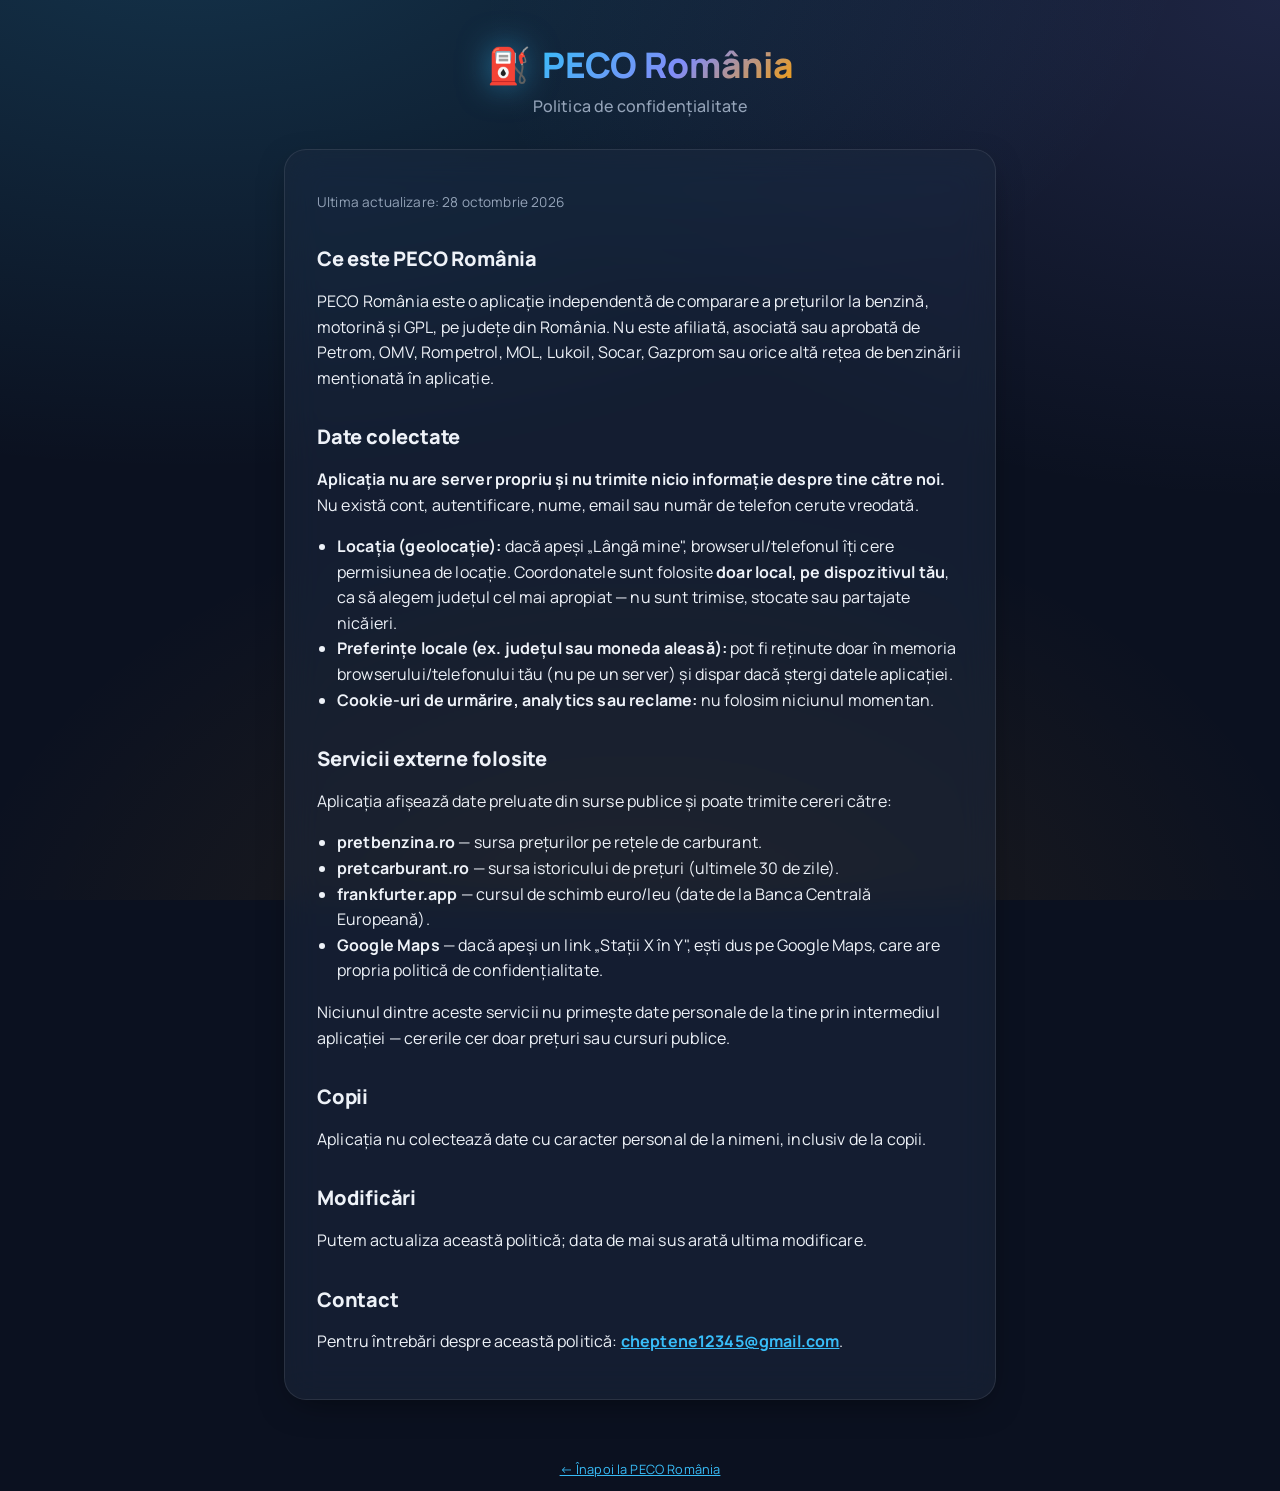
==== site/privacy.html @ d6dbd940 "Initial: site PECO Romania, scraper preturi, harta, workflow actualizare orara" ====
<!DOCTYPE html>
<html lang="ro">
<head>
<meta charset="UTF-8">
<meta name="viewport" content="width=device-width, initial-scale=1">
<title>Politica de confidențialitate — PECO România</title>
<link rel="preconnect" href="https://fonts.googleapis.com">
<link rel="preconnect" href="https://fonts.gstatic.com" crossorigin>
<link href="https://fonts.googleapis.com/css2?family=Manrope:wght@500;600;700;800&display=swap" rel="stylesheet">
<link rel="stylesheet" href="style.css">
<style>
    .doc { max-width: 760px; margin: 0 auto; padding: 24px; }
    .doc .glass { padding: 28px 32px; }
    .doc h2 { margin-top: 32px; }
    .doc h2:first-child { margin-top: 0; }
    .doc p, .doc li { color: var(--text); line-height: 1.6; }
    .doc ul { padding-left: 20px; }
    .doc a { color: var(--accent); }
    .doc .note { color: var(--muted); font-size: 0.85em; }
</style>
</head>
<body>
<header>
    <h1><span class="fuel-icon">⛽</span><span class="brand-text">PECO România</span></h1>
    <p class="subtitle">Politica de confidențialitate</p>
</header>

<main class="doc">
    <div class="glass">
        <p class="note">Ultima actualizare: 28 octombrie 2026</p>

        <h2>Ce este PECO România</h2>
        <p>PECO România este o aplicație independentă de comparare a prețurilor la benzină, motorină și GPL, pe județe din România. Nu este afiliată, asociată sau aprobată de Petrom, OMV, Rompetrol, MOL, Lukoil, Socar, Gazprom sau orice altă rețea de benzinării menționată în aplicație.</p>

        <h2>Date colectate</h2>
        <p><strong>Aplicația nu are server propriu și nu trimite nicio informație despre tine către noi.</strong> Nu există cont, autentificare, nume, email sau număr de telefon cerute vreodată.</p>
        <ul>
            <li><strong>Locația (geolocație):</strong> dacă apeși „Lângă mine", browserul/telefonul îți cere permisiunea de locație. Coordonatele sunt folosite <strong>doar local, pe dispozitivul tău</strong>, ca să alegem județul cel mai apropiat — nu sunt trimise, stocate sau partajate nicăieri.</li>
            <li><strong>Preferințe locale (ex. județul sau moneda aleasă):</strong> pot fi reținute doar în memoria browserului/telefonului tău (nu pe un server) și dispar dacă ștergi datele aplicației.</li>
            <li><strong>Cookie-uri de urmărire, analytics sau reclame:</strong> nu folosim niciunul momentan.</li>
        </ul>

        <h2>Servicii externe folosite</h2>
        <p>Aplicația afișează date preluate din surse publice și poate trimite cereri către:</p>
        <ul>
            <li><strong>pretbenzina.ro</strong> — sursa prețurilor pe rețele de carburant.</li>
            <li><strong>pretcarburant.ro</strong> — sursa istoricului de prețuri (ultimele 30 de zile).</li>
            <li><strong>frankfurter.app</strong> — cursul de schimb euro/leu (date de la Banca Centrală Europeană).</li>
            <li><strong>Google Maps</strong> — dacă apeși un link „Stații X în Y", ești dus pe Google Maps, care are propria politică de confidențialitate.</li>
        </ul>
        <p>Niciunul dintre aceste servicii nu primește date personale de la tine prin intermediul aplicației — cererile cer doar prețuri sau cursuri publice.</p>

        <h2>Copii</h2>
        <p>Aplicația nu colectează date cu caracter personal de la nimeni, inclusiv de la copii.</p>

        <h2>Modificări</h2>
        <p>Putem actualiza această politică; data de mai sus arată ultima modificare.</p>

        <h2>Contact</h2>
        <p>Pentru întrebări despre această politică: <strong><a href="mailto:cheptene12345@gmail.com">cheptene12345@gmail.com</a></strong>.</p>
    </div>
</main>

<footer>
    <p><a href="index.html">&larr; Înapoi la PECO România</a></p>
</footer>
</body>
</html>
---- site/style.css ----
:root {
    --bg: #0b1120;
    --card: #1e293b;
    --glass: rgba(30, 41, 59, 0.55);
    --glass-strong: rgba(30, 41, 59, 0.75);
    --glass-border: rgba(255, 255, 255, 0.09);
    --text: #eef2f8;
    --muted: #94a3b8;
    --accent: #38bdf8;
    --accent2: #818cf8;
    --gpl: #f59e0b;
    --radius-lg: 22px;
    --radius-md: 16px;
    --radius-sm: 10px;
    --shadow-soft: 0 10px 34px -12px rgba(0, 0, 0, 0.55);
}

* { box-sizing: border-box; }

body {
    margin: 0;
    font-family: 'Manrope', system-ui, Segoe UI, Arial, sans-serif;
    letter-spacing: 0.01em;
    background:
        radial-gradient(ellipse 1000px 560px at 15% -10%, rgba(56, 189, 248, 0.20), transparent),
        radial-gradient(ellipse 800px 500px at 100% 0%, rgba(129, 140, 248, 0.16), transparent),
        radial-gradient(ellipse 700px 500px at 50% 110%, rgba(245, 158, 11, 0.10), transparent),
        var(--bg);
    background-attachment: fixed;
    color: var(--text);
    min-height: 100vh;
}

/* ---------- Header ---------- */

header {
    padding: 40px 16px 8px;
    text-align: center;
}

h1 {
    margin: 0 0 6px;
    font-size: 2.2em;
    font-weight: 800;
    letter-spacing: -0.01em;
    display: flex;
    align-items: center;
    justify-content: center;
    gap: 12px;
}

h1 .fuel-icon { filter: drop-shadow(0 0 16px rgba(56, 189, 248, 0.55)); }

h1 .brand-text {
    background: linear-gradient(135deg, #38bdf8, #818cf8 55%, #f59e0b);
    -webkit-background-clip: text;
    background-clip: text;
    color: transparent;
}

.subtitle { color: var(--muted); margin: 0; font-weight: 500; }
.updated { color: var(--muted); font-size: 0.85em; margin-top: 6px; }

/* ---------- Glass surface base ---------- */

.glass {
    background: var(--glass);
    backdrop-filter: blur(18px) saturate(140%);
    -webkit-backdrop-filter: blur(18px) saturate(140%);
    border: 1px solid var(--glass-border);
    border-radius: var(--radius-lg);
    box-shadow: var(--shadow-soft);
}

/* ---------- Currency toggle ---------- */

.currency-wrap { margin: 20px auto; text-align: center; }

.currency-btn {
    padding: 15px 38px;
    border-radius: 16px;
    border: 1px solid var(--glass-border);
    background: linear-gradient(135deg, rgba(56, 189, 248, 0.22), rgba(129, 140, 248, 0.18));
    backdrop-filter: blur(12px);
    color: var(--text);
    font-family: inherit;
    font-size: 1.3em;
    font-weight: 700;
    cursor: pointer;
    box-shadow: 0 10px 28px -10px rgba(56, 189, 248, 0.45);
    transition: transform 0.15s ease, box-shadow 0.15s ease;
}

.currency-btn .divider { color: var(--muted); margin: 0 6px; }
.currency-btn:hover { transform: translateY(-2px); box-shadow: 0 14px 32px -8px rgba(56, 189, 248, 0.55); }
.currency-btn.eur {
    background: linear-gradient(135deg, rgba(245, 158, 11, 0.25), rgba(245, 158, 11, 0.1));
    color: var(--gpl);
    box-shadow: 0 10px 28px -10px rgba(245, 158, 11, 0.5);
}

.curs-info { color: var(--muted); font-size: 0.85em; margin: 10px 0 0; }

main { max-width: 1400px; margin: 0 auto; padding: 16px; }

/* ---------- Tabs ---------- */

#tabs {
    display: flex;
    justify-content: center;
    gap: 8px;
    margin-bottom: 22px;
    padding: 6px;
    max-width: 340px;
    margin-left: auto;
    margin-right: auto;
    background: var(--glass);
    backdrop-filter: blur(14px);
    border: 1px solid var(--glass-border);
    border-radius: 18px;
}

.tab-btn {
    flex: 1;
    padding: 10px 18px;
    border-radius: 12px;
    border: none;
    background: transparent;
    color: var(--muted);
    font-family: inherit;
    font-size: 0.95em;
    font-weight: 700;
    cursor: pointer;
    transition: background 0.15s ease, color 0.15s ease;
}

.tab-btn.active {
    color: #04131e;
    background: linear-gradient(135deg, var(--accent), var(--accent2));
    box-shadow: 0 8px 20px -8px rgba(56, 189, 248, 0.6);
}

#stats-chart-wrap {
    position: relative;
    max-width: 1100px;
    margin: 0 auto;
    padding: 20px;
    background: var(--glass);
    backdrop-filter: blur(18px) saturate(140%);
    -webkit-backdrop-filter: blur(18px) saturate(140%);
    border: 1px solid var(--glass-border);
    border-radius: var(--radius-lg);
    box-shadow: var(--shadow-soft);
}

#stats-chart-scroll {
    overflow-x: auto;
    overflow-y: hidden;
    touch-action: pan-x pinch-zoom;
    -webkit-overflow-scrolling: touch;
}

#stats-chart-scroll svg { display: block; min-width: 700px; }

.chart-tooltip {
    position: absolute;
    transform: translate(-50%, -115%);
    background: var(--glass-strong);
    backdrop-filter: blur(14px);
    border: 1px solid var(--glass-border);
    border-radius: var(--radius-sm);
    padding: 8px 12px;
    font-size: 0.85em;
    font-weight: 700;
    white-space: nowrap;
    box-shadow: var(--shadow-soft);
    pointer-events: none;
    z-index: 10;
}

.stats-legend { display: flex; flex-wrap: wrap; justify-content: center; gap: 18px; margin-top: 16px; }
.stats-legend .item { display: flex; align-items: center; gap: 7px; font-size: 0.92em; font-weight: 600; }
.stats-legend .swatch { width: 12px; height: 12px; border-radius: 4px; display: inline-block; }
.stats-legend .muted { color: var(--muted); font-weight: 500; }

.chart-axis { fill: var(--muted); font-size: 11px; font-family: 'Manrope', Arial, sans-serif; }
.chart-zero { stroke: rgba(255,255,255,0.18); stroke-width: 1; stroke-dasharray: 4 4; }
.chart-grid { stroke: rgba(255,255,255,0.06); stroke-width: 1; }
.chart-dot { cursor: pointer; transition: r 0.1s ease; }
.chart-dot:hover { r: 5; }

/* ---------- Search ---------- */

#search-wrap {
    position: relative;
    max-width: 560px;
    margin: 0 auto 16px;
    display: flex;
    gap: 10px;
}

#search {
    flex: 1;
    min-width: 0;
    padding: 13px 18px;
    border-radius: 14px;
    border: 1px solid var(--glass-border);
    background: var(--glass);
    backdrop-filter: blur(12px);
    color: var(--text);
    font-family: inherit;
    font-size: 1em;
    outline: none;
    transition: border-color 0.15s ease, box-shadow 0.15s ease;
}

#search::placeholder { color: var(--muted); }
#search:focus { border-color: var(--accent); box-shadow: 0 0 0 4px rgba(56,189,248,0.2); }

#near-me-btn {
    flex-shrink: 0;
    padding: 0 20px;
    border-radius: 14px;
    border: 1px solid var(--glass-border);
    background: var(--glass);
    backdrop-filter: blur(12px);
    color: var(--text);
    font-family: inherit;
    font-size: 0.95em;
    font-weight: 600;
    cursor: pointer;
    white-space: nowrap;
    transition: border-color 0.15s ease, color 0.15s ease, transform 0.15s ease;
}

#near-me-btn:hover { border-color: var(--accent); color: var(--accent); transform: translateY(-1px); }
#near-me-btn:disabled { opacity: 0.6; cursor: default; transform: none; }

@media (max-width: 480px) {
    #search-wrap { flex-direction: column; }
}

#search-results {
    display: none;
    position: absolute;
    top: calc(100% + 8px);
    left: 0;
    right: 0;
    max-height: 240px;
    overflow-y: auto;
    background: var(--glass-strong);
    backdrop-filter: blur(16px);
    border: 1px solid var(--glass-border);
    border-radius: var(--radius-md);
    z-index: 5;
    box-shadow: var(--shadow-soft);
}

#search-results.open { display: block; }

#search-results button {
    display: block;
    width: 100%;
    text-align: left;
    padding: 11px 18px;
    background: none;
    border: none;
    color: var(--text);
    font-family: inherit;
    font-size: 0.95em;
    cursor: pointer;
}

#search-results button:hover { background: rgba(56,189,248,0.15); }

.judet-region.dimmed {
    opacity: 0.2;
    filter: grayscale(0.8);
}

/* ---------- Map ---------- */

#map-wrap {
    max-width: 1200px;
    margin: 0 auto 16px;
    padding: 12px;
    background: var(--glass);
    backdrop-filter: blur(18px) saturate(140%);
    -webkit-backdrop-filter: blur(18px) saturate(140%);
    border: 1px solid var(--glass-border);
    border-radius: var(--radius-lg);
    box-shadow: var(--shadow-soft);
}

#map-wrap svg { width: 100%; height: auto; display: block; }

.judet-region {
    cursor: pointer;
    transform-box: fill-box;
    transform-origin: center;
    transition: transform 0.18s ease, filter 0.18s ease, opacity 0.18s ease;
    outline: none;
}

.judet-shape {
    stroke: #0b1120;
    stroke-width: 1.5;
    fill-opacity: 0.78;
    transition: fill-opacity 0.18s ease, stroke 0.18s ease;
}

.judet-label {
    fill: #f1f5f9;
    font-weight: 800;
    font-family: 'Manrope', Arial, sans-serif;
    text-anchor: middle;
    dominant-baseline: middle;
    pointer-events: none;
    paint-order: stroke;
    stroke: rgba(0, 0, 0, 0.55);
    stroke-width: 2.5px;
    stroke-linejoin: round;
}

.judet-region:hover,
.judet-region:focus-visible {
    transform: translateY(-6px) scale(1.05);
    filter: drop-shadow(0 10px 14px rgba(0, 0, 0, 0.55)) brightness(1.15);
    outline: none;
}

.judet-region:hover .judet-shape,
.judet-region:focus-visible .judet-shape {
    fill-opacity: 1;
    stroke: var(--accent);
}

.judet-region.selected {
    transform: translateY(-10px) scale(1.08);
    filter: drop-shadow(0 14px 18px rgba(0, 0, 0, 0.65)) brightness(1.25);
}

.judet-region.selected .judet-shape {
    fill-opacity: 1;
    stroke: var(--gpl);
    stroke-width: 3px;
}

#judet-title { margin-top: 8px; font-weight: 800; letter-spacing: -0.01em; }

/* ---------- Calculators ---------- */

.calc {
    padding: 18px 20px;
    margin: 14px 0;
    background: var(--glass);
    backdrop-filter: blur(16px);
    border: 1px solid var(--glass-border);
    border-radius: var(--radius-md);
    box-shadow: var(--shadow-soft);
}

.calc label {
    display: flex;
    align-items: center;
    gap: 8px;
    flex-wrap: wrap;
    font-size: 0.95em;
    color: var(--muted);
    font-weight: 500;
}

.calc input[type="number"] {
    width: 120px;
    padding: 10px 12px;
    border-radius: var(--radius-sm);
    border: 1px solid var(--glass-border);
    background: rgba(11, 17, 32, 0.6);
    color: var(--text);
    font-family: inherit;
    font-size: 1.15em;
    font-weight: 700;
    text-align: center;
}

.calc input[type="number"]:focus {
    outline: none;
    border-color: var(--accent);
    box-shadow: 0 0 0 4px rgba(56,189,248,0.2);
}

.calc-results { margin-top: 12px; display: flex; flex-wrap: wrap; gap: 10px; }

.calc-row {
    display: flex;
    justify-content: space-between;
    gap: 10px;
    background: rgba(255,255,255,0.04);
    border: 1px solid var(--glass-border);
    border-radius: var(--radius-sm);
    padding: 9px 14px;
    flex: 1;
    min-width: 180px;
}

.calc-total { color: var(--accent); font-weight: 700; }

.calc-title { margin: 0 0 8px; font-weight: 700; }

.calc-row.gpl-save {
    background: rgba(245, 158, 11, 0.15);
    border: 1px solid rgba(245, 158, 11, 0.4);
}

.calc-row.gpl-save .calc-total { color: var(--gpl); font-size: 1.1em; }

h2 { font-size: 1.25em; font-weight: 800; margin-top: 28px; letter-spacing: -0.01em; }
.legend { color: var(--muted); font-size: 0.9em; }

/* ---------- Cards ---------- */

.cards {
    display: grid;
    grid-template-columns: repeat(auto-fill, minmax(230px, 1fr));
    gap: 14px;
}

.card {
    --brand-color: var(--accent);
    background: var(--glass);
    backdrop-filter: blur(16px);
    border-radius: var(--radius-md);
    padding: 16px;
    border: 1px solid var(--glass-border);
    border-top: 3px solid var(--brand-color);
    box-shadow: var(--shadow-soft);
    transition: transform 0.15s ease, box-shadow 0.15s ease;
}

.card:hover {
    transform: translateY(-4px);
    box-shadow: 0 16px 34px -12px var(--brand-color);
}

.card-head {
    display: flex;
    justify-content: space-between;
    align-items: center;
    margin-bottom: 10px;
}

.brand-name { font-weight: 800; color: var(--brand-color); letter-spacing: 0.02em; }

.badge {
    font-size: 0.7em;
    padding: 3px 10px;
    border-radius: 999px;
    background: rgba(255,255,255,0.08);
    color: var(--muted);
    font-weight: 700;
}

.badge.gpl {
    background: var(--gpl);
    color: #1e1300;
}

.fuel-row {
    display: flex;
    justify-content: space-between;
    font-size: 0.92em;
    padding: 4px 0;
    color: var(--muted);
    font-weight: 500;
}

.fuel-row span.price { color: var(--text); font-weight: 700; }
.fuel-row.gpl span.price { color: var(--gpl); }

/* ---------- Cheapest boxes ---------- */

.cheapest {
    display: grid;
    grid-template-columns: repeat(auto-fit, minmax(240px, 1fr));
    gap: 14px;
    margin-bottom: 10px;
}

.cheapest-box {
    background: linear-gradient(135deg, rgba(14, 165, 233, 0.9), rgba(79, 70, 229, 0.85));
    border: 1px solid rgba(255,255,255,0.15);
    border-radius: var(--radius-md);
    padding: 18px 20px;
    box-shadow: 0 14px 30px -10px rgba(14, 165, 233, 0.5);
}

.cheapest-box h3 { margin: 0 0 6px; font-size: 0.95em; font-weight: 600; opacity: 0.92; }
.cheapest-box .price { font-size: 1.9em; font-weight: 800; letter-spacing: -0.01em; }
.cheapest-box .station { font-weight: 700; margin-top: 4px; }
.cheapest-box .addr { color: rgba(255,255,255,0.82); font-size: 0.85em; }

.card-foot {
    display: flex;
    align-items: center;
    gap: 8px;
    margin-top: 12px;
    padding-top: 12px;
    border-top: 1px solid var(--glass-border);
}

.addr-link {
    flex: 1;
    color: var(--accent);
    text-decoration: none;
    font-size: 0.82em;
    font-weight: 600;
    overflow: hidden;
    text-overflow: ellipsis;
    white-space: nowrap;
}

.addr-link:hover { text-decoration: underline; }

.copy-btn {
    background: rgba(255,255,255,0.08);
    border: 1px solid var(--glass-border);
    border-radius: var(--radius-sm);
    padding: 5px 9px;
    cursor: pointer;
    font-size: 0.9em;
}

footer { color: var(--muted); font-size: 0.8em; text-align: center; margin-top: 36px; }
footer a { color: var(--accent); }
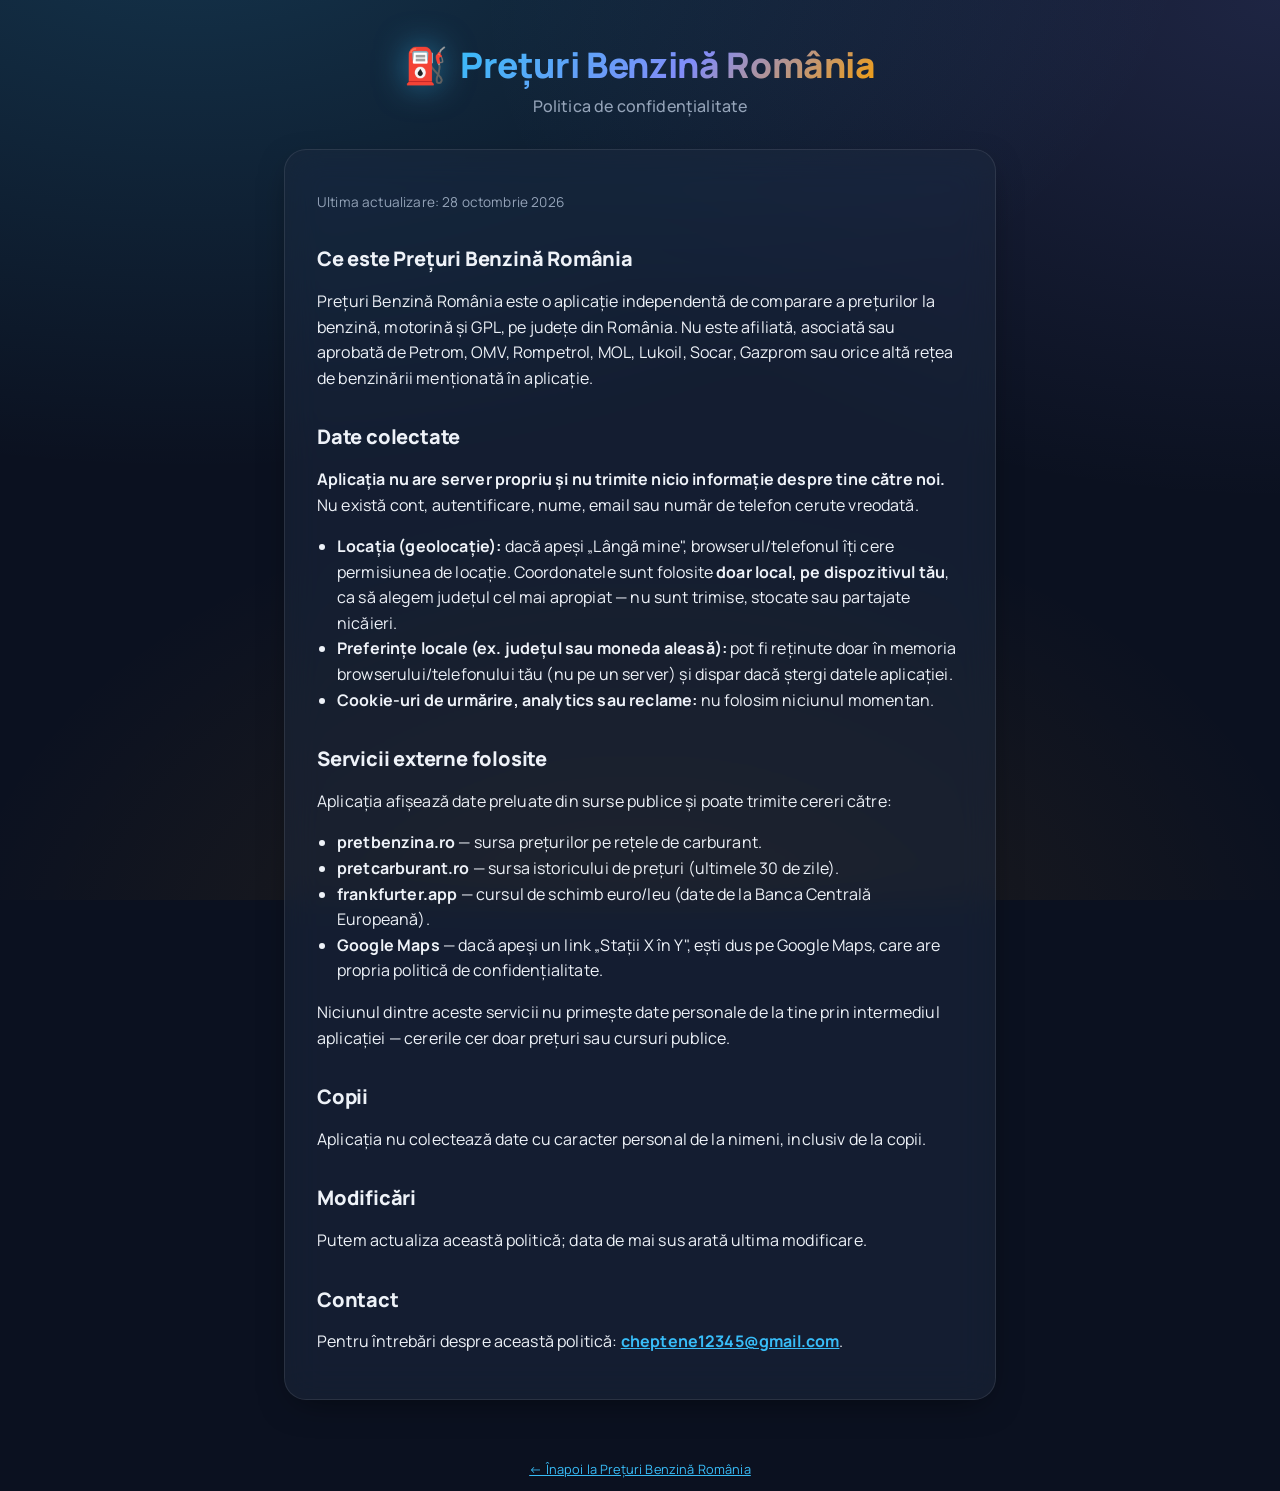
==== commit b75c49f2: "Redenumeste aplicatia: Preturi Benzina Romania (evita confuzia cu brandul peco-online.ro)" ====
--- a/site/privacy.html
+++ b/site/privacy.html
@@ -3,7 +3,7 @@
 <head>
 <meta charset="UTF-8">
 <meta name="viewport" content="width=device-width, initial-scale=1">
-<title>Politica de confidențialitate — PECO România</title>
+<title>Politica de confidențialitate — Prețuri Benzină România</title>
 <link rel="preconnect" href="https://fonts.googleapis.com">
 <link rel="preconnect" href="https://fonts.gstatic.com" crossorigin>
 <link href="https://fonts.googleapis.com/css2?family=Manrope:wght@500;600;700;800&display=swap" rel="stylesheet">
@@ -21,7 +21,7 @@
 </head>
 <body>
 <header>
-    <h1><span class="fuel-icon">⛽</span><span class="brand-text">PECO România</span></h1>
+    <h1><span class="fuel-icon">⛽</span><span class="brand-text">Prețuri Benzină România</span></h1>
     <p class="subtitle">Politica de confidențialitate</p>
 </header>
 
@@ -29,8 +29,8 @@
     <div class="glass">
         <p class="note">Ultima actualizare: 28 octombrie 2026</p>
 
-        <h2>Ce este PECO România</h2>
-        <p>PECO România este o aplicație independentă de comparare a prețurilor la benzină, motorină și GPL, pe județe din România. Nu este afiliată, asociată sau aprobată de Petrom, OMV, Rompetrol, MOL, Lukoil, Socar, Gazprom sau orice altă rețea de benzinării menționată în aplicație.</p>
+        <h2>Ce este Prețuri Benzină România</h2>
+        <p>Prețuri Benzină România este o aplicație independentă de comparare a prețurilor la benzină, motorină și GPL, pe județe din România. Nu este afiliată, asociată sau aprobată de Petrom, OMV, Rompetrol, MOL, Lukoil, Socar, Gazprom sau orice altă rețea de benzinării menționată în aplicație.</p>
 
         <h2>Date colectate</h2>
         <p><strong>Aplicația nu are server propriu și nu trimite nicio informație despre tine către noi.</strong> Nu există cont, autentificare, nume, email sau număr de telefon cerute vreodată.</p>
@@ -62,7 +62,7 @@
 </main>
 
 <footer>
-    <p><a href="index.html">&larr; Înapoi la PECO România</a></p>
+    <p><a href="index.html">&larr; Înapoi la Prețuri Benzină România</a></p>
 </footer>
 </body>
 </html>
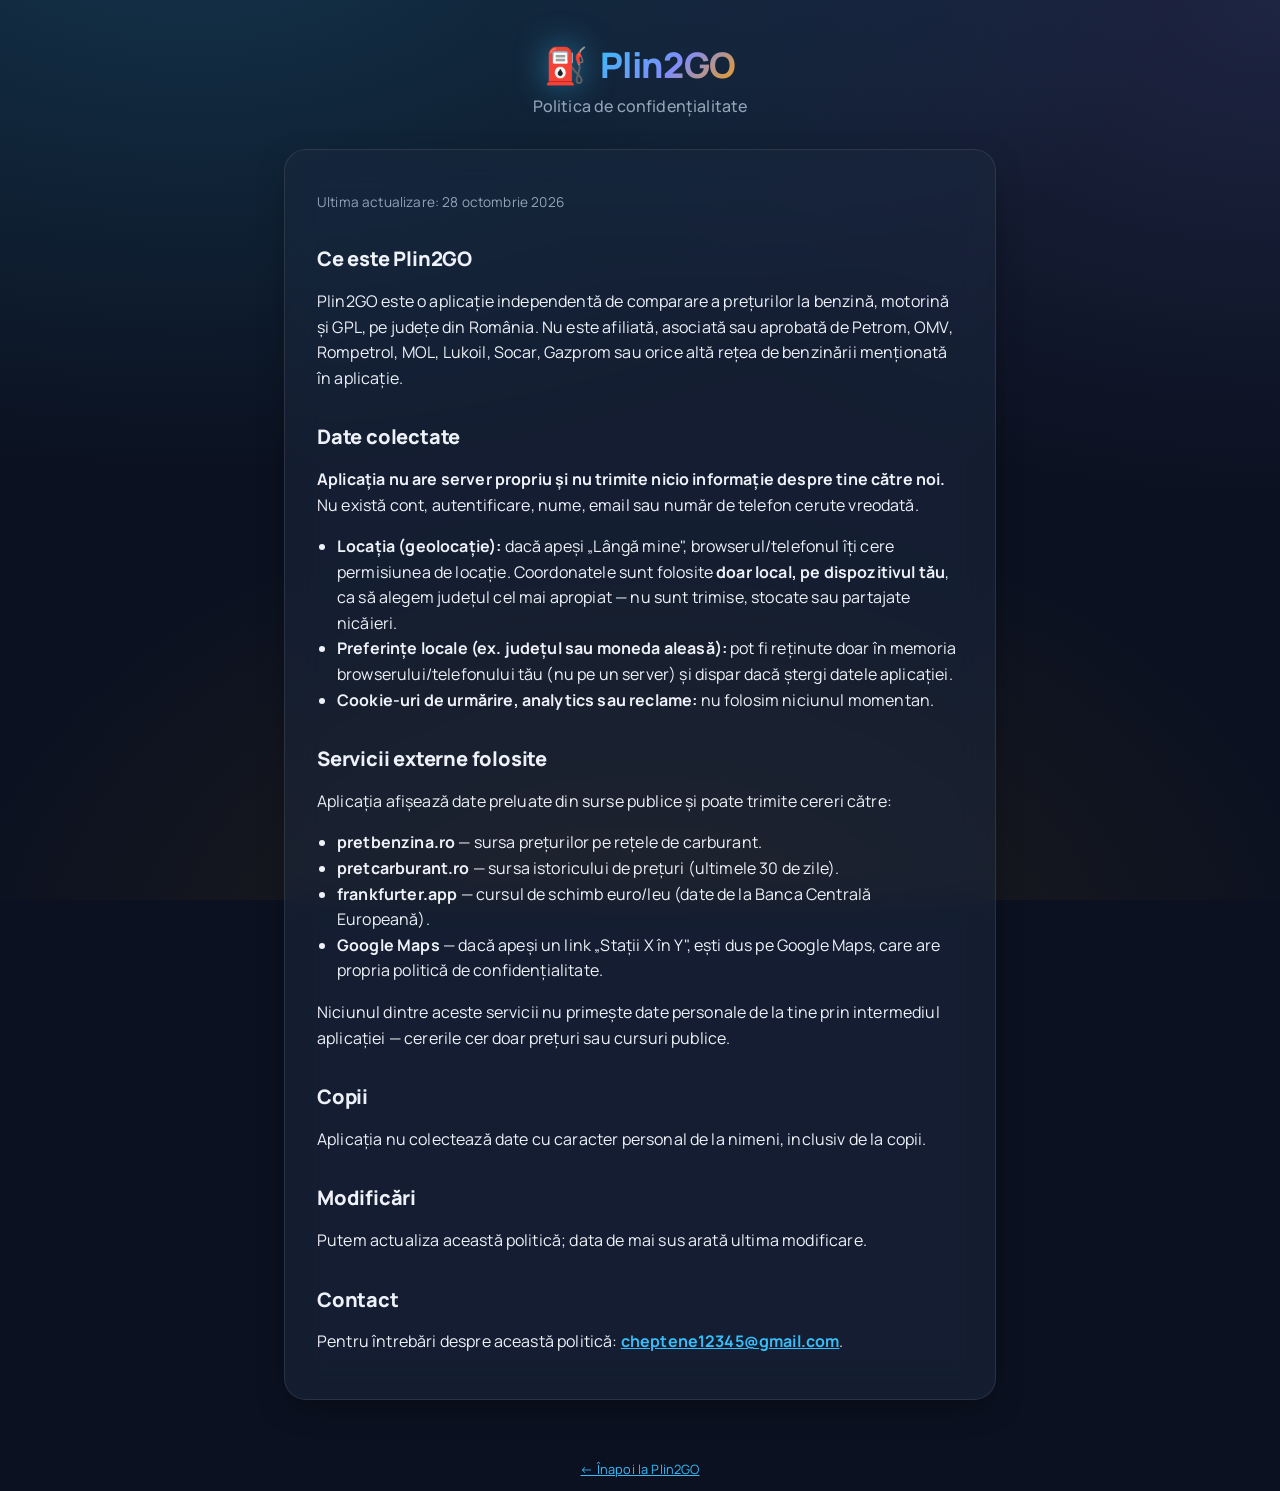
==== commit 1c9b7946: "Redenumeste aplicatia in Plin2GO" ====
--- a/site/privacy.html
+++ b/site/privacy.html
@@ -3,7 +3,7 @@
 <head>
 <meta charset="UTF-8">
 <meta name="viewport" content="width=device-width, initial-scale=1">
-<title>Politica de confidențialitate — Prețuri Benzină România</title>
+<title>Politica de confidențialitate — Plin2GO</title>
 <link rel="preconnect" href="https://fonts.googleapis.com">
 <link rel="preconnect" href="https://fonts.gstatic.com" crossorigin>
 <link href="https://fonts.googleapis.com/css2?family=Manrope:wght@500;600;700;800&display=swap" rel="stylesheet">
@@ -21,7 +21,7 @@
 </head>
 <body>
 <header>
-    <h1><span class="fuel-icon">⛽</span><span class="brand-text">Prețuri Benzină România</span></h1>
+    <h1><span class="fuel-icon">⛽</span><span class="brand-text">Plin2GO</span></h1>
     <p class="subtitle">Politica de confidențialitate</p>
 </header>
 
@@ -29,8 +29,8 @@
     <div class="glass">
         <p class="note">Ultima actualizare: 28 octombrie 2026</p>
 
-        <h2>Ce este Prețuri Benzină România</h2>
-        <p>Prețuri Benzină România este o aplicație independentă de comparare a prețurilor la benzină, motorină și GPL, pe județe din România. Nu este afiliată, asociată sau aprobată de Petrom, OMV, Rompetrol, MOL, Lukoil, Socar, Gazprom sau orice altă rețea de benzinării menționată în aplicație.</p>
+        <h2>Ce este Plin2GO</h2>
+        <p>Plin2GO este o aplicație independentă de comparare a prețurilor la benzină, motorină și GPL, pe județe din România. Nu este afiliată, asociată sau aprobată de Petrom, OMV, Rompetrol, MOL, Lukoil, Socar, Gazprom sau orice altă rețea de benzinării menționată în aplicație.</p>
 
         <h2>Date colectate</h2>
         <p><strong>Aplicația nu are server propriu și nu trimite nicio informație despre tine către noi.</strong> Nu există cont, autentificare, nume, email sau număr de telefon cerute vreodată.</p>
@@ -62,7 +62,7 @@
 </main>
 
 <footer>
-    <p><a href="index.html">&larr; Înapoi la Prețuri Benzină România</a></p>
+    <p><a href="index.html">&larr; Înapoi la Plin2GO</a></p>
 </footer>
 </body>
 </html>
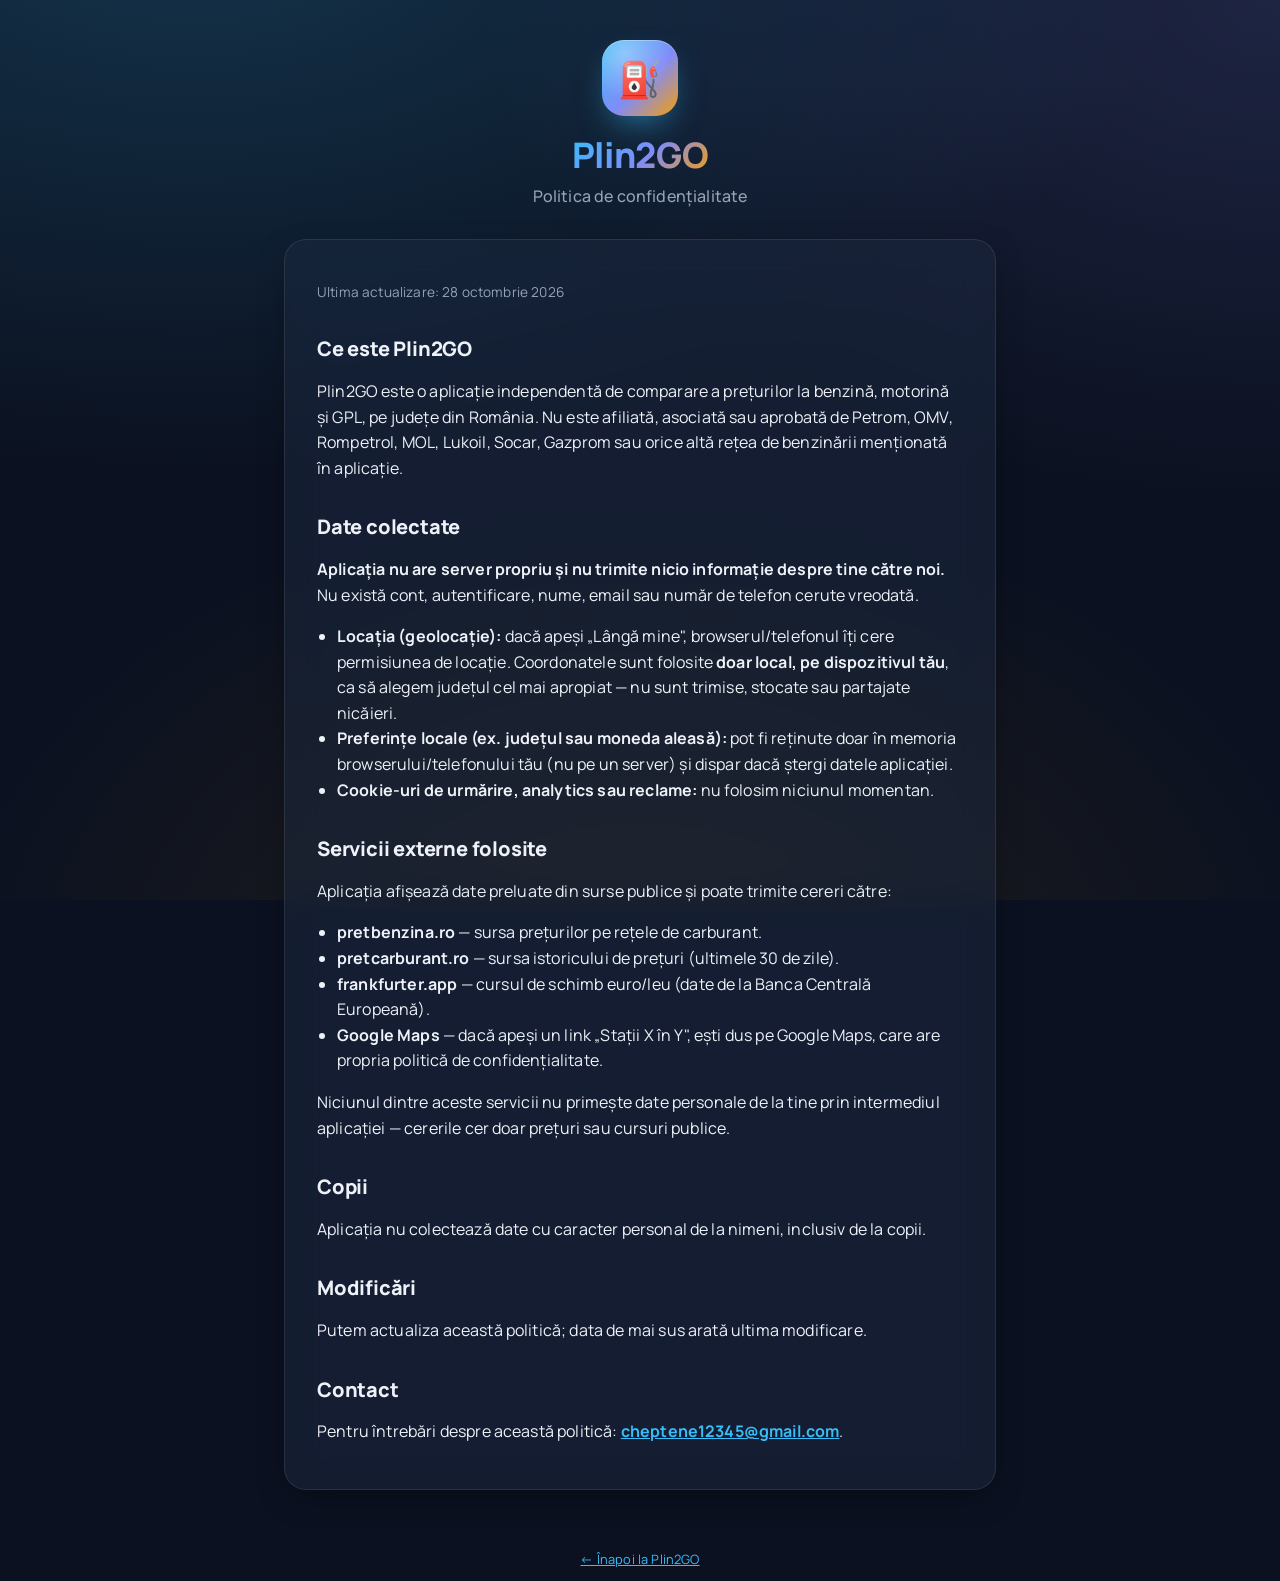
==== commit 983def9d: "Logo mai elaborat: badge cu gradient + sheen pentru icon, tagline in header" ====
--- a/site/privacy.html
+++ b/site/privacy.html
@@ -21,7 +21,8 @@
 </head>
 <body>
 <header>
-    <h1><span class="fuel-icon">⛽</span><span class="brand-text">Plin2GO</span></h1>
+    <div class="logo-badge" aria-hidden="true">⛽</div>
+    <h1><span class="brand-text">Plin2GO</span></h1>
     <p class="subtitle">Politica de confidențialitate</p>
 </header>
 
--- a/site/style.css
+++ b/site/style.css
@@ -38,6 +38,28 @@
     text-align: center;
 }
 
+.logo-badge {
+    width: 76px;
+    height: 76px;
+    margin: 0 auto 14px;
+    display: flex;
+    align-items: center;
+    justify-content: center;
+    font-size: 2.2em;
+    border-radius: 22px;
+    background: linear-gradient(135deg, #38bdf8, #818cf8 55%, #f59e0b);
+    box-shadow: 0 14px 32px -10px rgba(56, 189, 248, 0.55), inset 0 1px 0 rgba(255,255,255,0.3);
+    position: relative;
+    overflow: hidden;
+}
+
+.logo-badge::before {
+    content: '';
+    position: absolute;
+    inset: 0;
+    background: radial-gradient(circle at 30% 18%, rgba(255,255,255,0.35), transparent 55%);
+}
+
 h1 {
     margin: 0 0 6px;
     font-size: 2.2em;
@@ -49,13 +71,20 @@
     gap: 12px;
 }
 
-h1 .fuel-icon { filter: drop-shadow(0 0 16px rgba(56, 189, 248, 0.55)); }
-
 h1 .brand-text {
     background: linear-gradient(135deg, #38bdf8, #818cf8 55%, #f59e0b);
     -webkit-background-clip: text;
     background-clip: text;
     color: transparent;
+}
+
+.tagline {
+    margin: 0 0 10px;
+    font-size: 0.78em;
+    font-weight: 700;
+    letter-spacing: 0.18em;
+    text-transform: uppercase;
+    color: var(--muted);
 }
 
 .subtitle { color: var(--muted); margin: 0; font-weight: 500; }
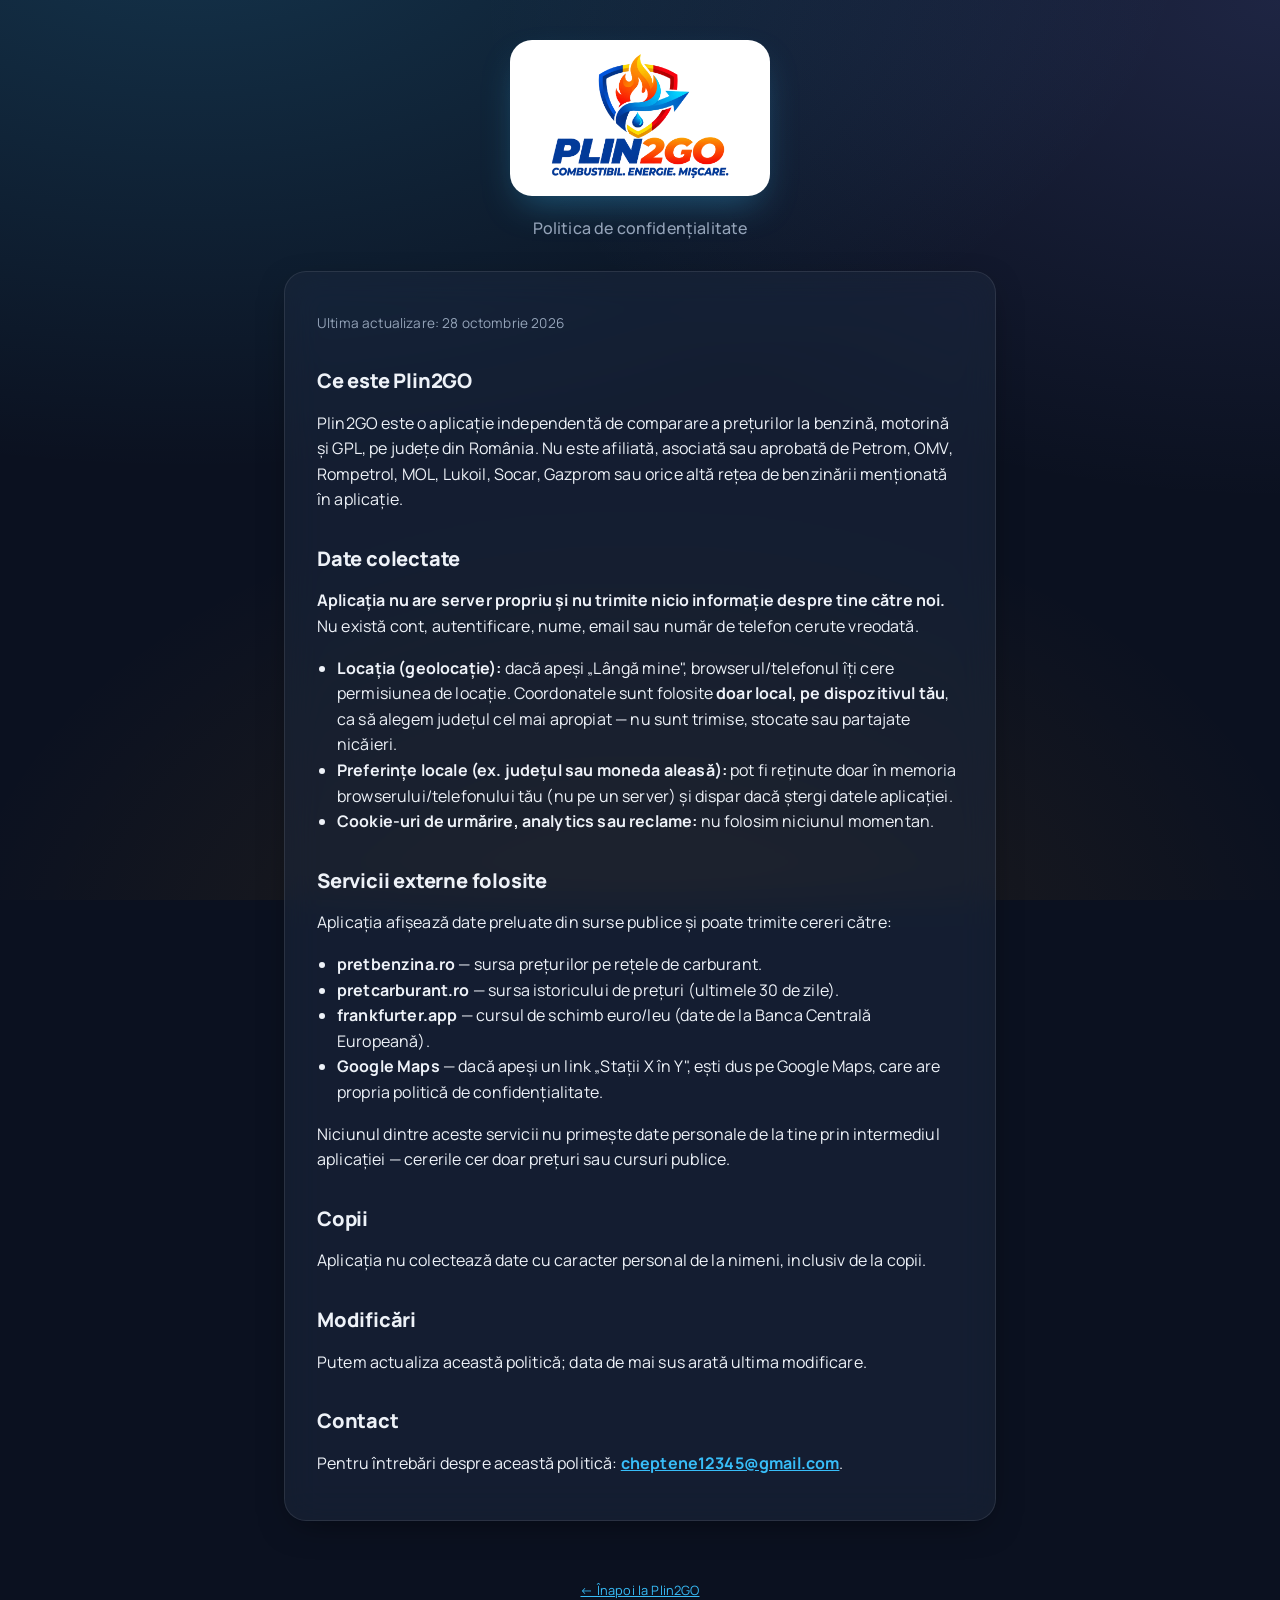
==== commit 76408b99: "Integreaza logo-ul real al utilizatorului in header (index si privacy)" ====
--- a/site/privacy.html
+++ b/site/privacy.html
@@ -21,8 +21,10 @@
 </head>
 <body>
 <header>
-    <div class="logo-badge" aria-hidden="true">⛽</div>
-    <h1><span class="brand-text">Plin2GO</span></h1>
+    <div class="logo-card">
+        <img src="assets/logo.webp" alt="Plin2GO — Combustibil. Energie. Mișcare." class="logo-img">
+    </div>
+    <h1 class="sr-only">Plin2GO</h1>
     <p class="subtitle">Politica de confidențialitate</p>
 </header>
 
--- a/site/style.css
+++ b/site/style.css
@@ -38,53 +38,30 @@
     text-align: center;
 }
 
-.logo-badge {
-    width: 76px;
-    height: 76px;
-    margin: 0 auto 14px;
-    display: flex;
-    align-items: center;
-    justify-content: center;
-    font-size: 2.2em;
-    border-radius: 22px;
-    background: linear-gradient(135deg, #38bdf8, #818cf8 55%, #f59e0b);
-    box-shadow: 0 14px 32px -10px rgba(56, 189, 248, 0.55), inset 0 1px 0 rgba(255,255,255,0.3);
-    position: relative;
+.sr-only {
+    position: absolute;
+    width: 1px; height: 1px;
+    padding: 0; margin: -1px;
     overflow: hidden;
-}
-
-.logo-badge::before {
-    content: '';
-    position: absolute;
-    inset: 0;
-    background: radial-gradient(circle at 30% 18%, rgba(255,255,255,0.35), transparent 55%);
-}
-
-h1 {
-    margin: 0 0 6px;
-    font-size: 2.2em;
-    font-weight: 800;
-    letter-spacing: -0.01em;
-    display: flex;
-    align-items: center;
-    justify-content: center;
-    gap: 12px;
-}
-
-h1 .brand-text {
-    background: linear-gradient(135deg, #38bdf8, #818cf8 55%, #f59e0b);
-    -webkit-background-clip: text;
-    background-clip: text;
-    color: transparent;
-}
-
-.tagline {
-    margin: 0 0 10px;
-    font-size: 0.78em;
-    font-weight: 700;
-    letter-spacing: 0.18em;
-    text-transform: uppercase;
-    color: var(--muted);
+    clip: rect(0, 0, 0, 0);
+    white-space: nowrap;
+    border: 0;
+}
+
+.logo-card {
+    display: inline-block;
+    padding: 14px 20px;
+    margin: 0 auto 16px;
+    background: #ffffff;
+    border-radius: var(--radius-lg);
+    box-shadow: 0 16px 36px -10px rgba(56, 189, 248, 0.35);
+}
+
+.logo-img {
+    display: block;
+    width: 220px;
+    max-width: 60vw;
+    height: auto;
 }
 
 .subtitle { color: var(--muted); margin: 0; font-weight: 500; }
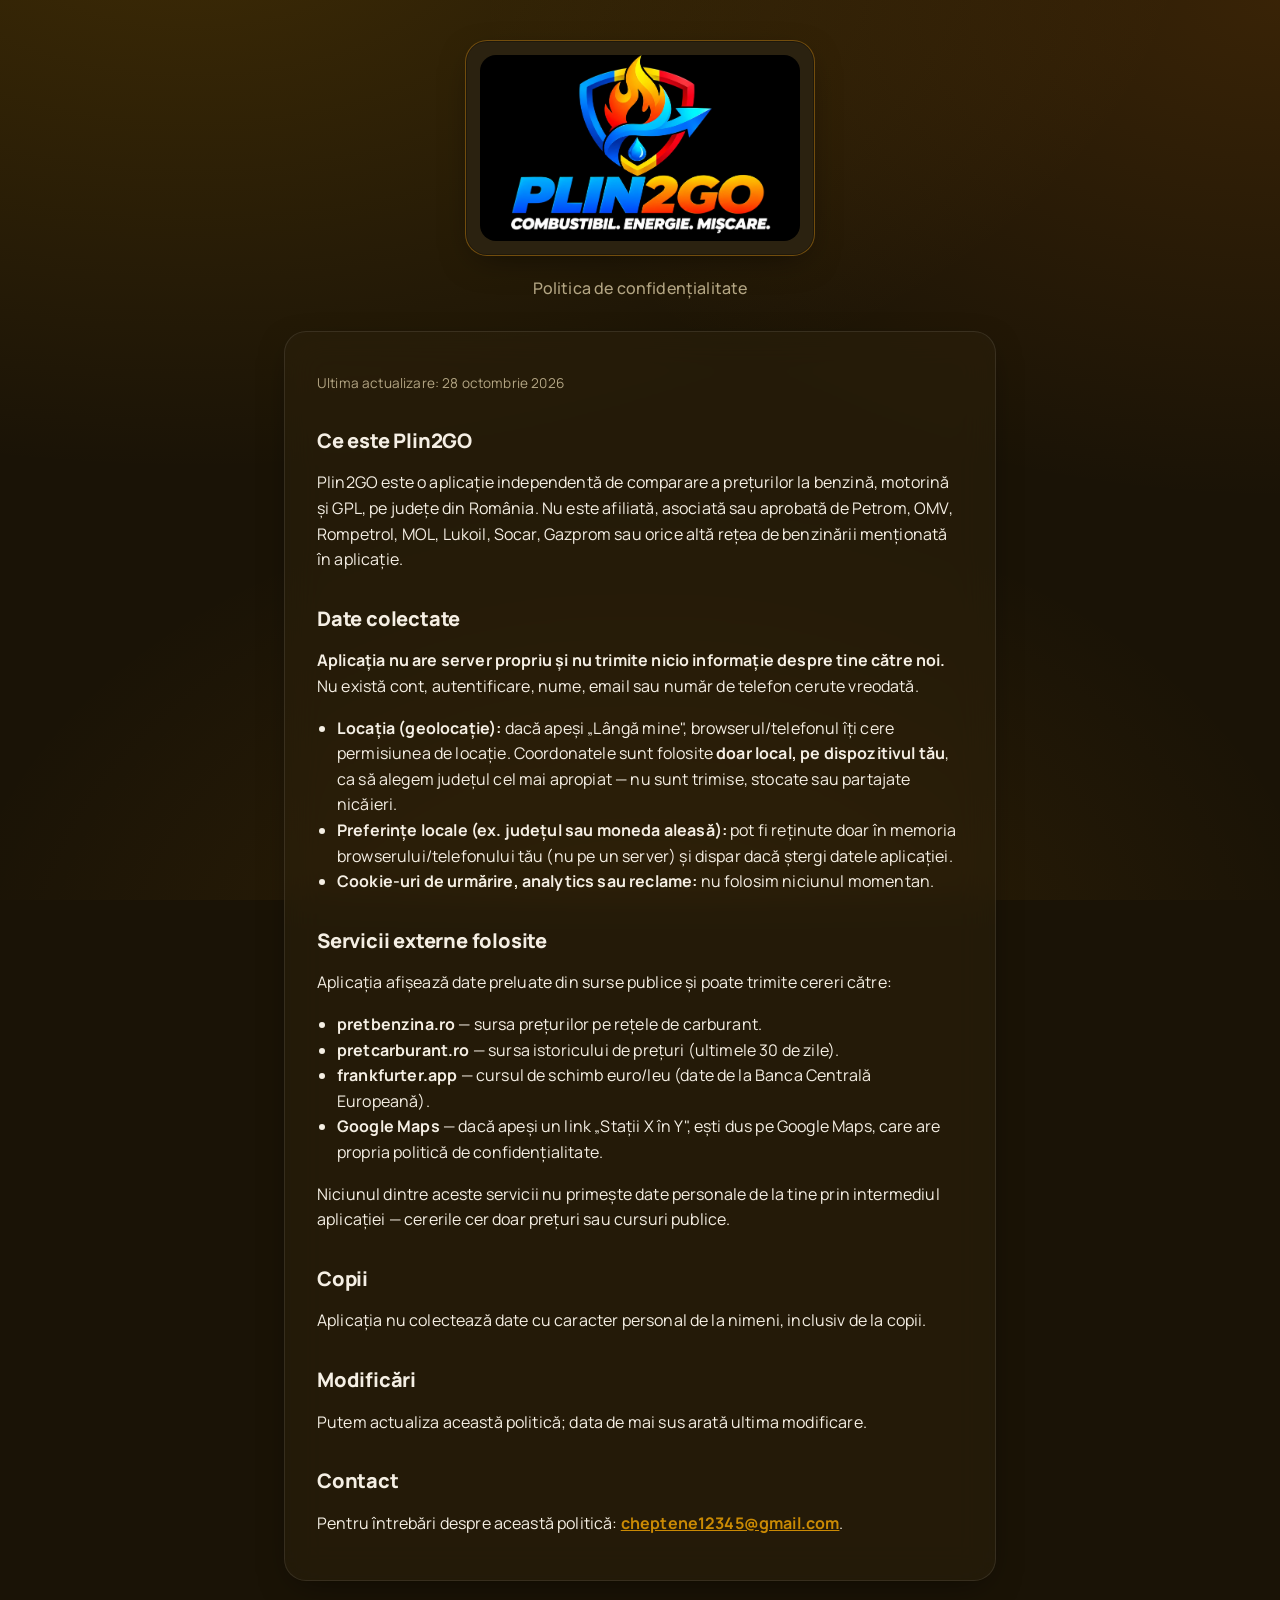
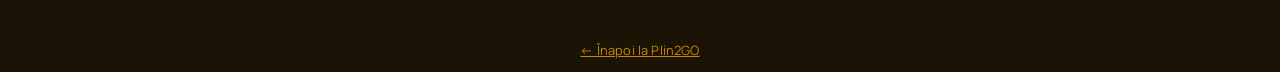
==== commit c9452797: "Inlocuieste logo cu versiunea noua (fundal negru solid, card dedicat) si il mareste" ====
--- a/site/privacy.html
+++ b/site/privacy.html
@@ -22,7 +22,7 @@
 <body>
 <header>
     <div class="logo-card">
-        <img src="assets/logo.webp" alt="Plin2GO — Combustibil. Energie. Mișcare." class="logo-img">
+        <img src="assets/logo-v2.webp" alt="Plin2GO — Combustibil. Energie. Mișcare." class="logo-img">
     </div>
     <h1 class="sr-only">Plin2GO</h1>
     <p class="subtitle">Politica de confidențialitate</p>
--- a/site/style.css
+++ b/site/style.css
@@ -1,13 +1,13 @@
 :root {
-    --bg: #0b1120;
-    --card: #1e293b;
-    --glass: rgba(30, 41, 59, 0.55);
-    --glass-strong: rgba(30, 41, 59, 0.75);
+    --bg: #1a1306;
+    --card: #2b2210;
+    --glass: rgba(43, 34, 16, 0.55);
+    --glass-strong: rgba(43, 34, 16, 0.78);
     --glass-border: rgba(255, 255, 255, 0.09);
-    --text: #eef2f8;
-    --muted: #94a3b8;
-    --accent: #38bdf8;
-    --accent2: #818cf8;
+    --text: #f5efe4;
+    --muted: #b3a583;
+    --accent: #ca8a04;
+    --accent2: #d97706;
     --gpl: #f59e0b;
     --radius-lg: 22px;
     --radius-md: 16px;
@@ -22,8 +22,8 @@
     font-family: 'Manrope', system-ui, Segoe UI, Arial, sans-serif;
     letter-spacing: 0.01em;
     background:
-        radial-gradient(ellipse 1000px 560px at 15% -10%, rgba(56, 189, 248, 0.20), transparent),
-        radial-gradient(ellipse 800px 500px at 100% 0%, rgba(129, 140, 248, 0.16), transparent),
+        radial-gradient(ellipse 1000px 560px at 15% -10%, rgba(202, 138, 4, 0.20), transparent),
+        radial-gradient(ellipse 800px 500px at 100% 0%, rgba(217, 119, 6, 0.16), transparent),
         radial-gradient(ellipse 700px 500px at 50% 110%, rgba(245, 158, 11, 0.10), transparent),
         var(--bg);
     background-attachment: fixed;
@@ -50,18 +50,20 @@
 
 .logo-card {
     display: inline-block;
-    padding: 14px 20px;
     margin: 0 auto 16px;
-    background: #ffffff;
+    padding: 14px;
+    background: var(--card);
+    border: 1px solid rgba(245, 158, 11, 0.35);
     border-radius: var(--radius-lg);
-    box-shadow: 0 16px 36px -10px rgba(56, 189, 248, 0.35);
+    box-shadow: var(--shadow-soft), 0 0 0 1px rgba(0,0,0,0.3) inset;
 }
 
 .logo-img {
     display: block;
-    width: 220px;
-    max-width: 60vw;
+    width: 320px;
+    max-width: 72vw;
     height: auto;
+    border-radius: var(--radius-md);
 }
 
 .subtitle { color: var(--muted); margin: 0; font-weight: 500; }
@@ -86,19 +88,19 @@
     padding: 15px 38px;
     border-radius: 16px;
     border: 1px solid var(--glass-border);
-    background: linear-gradient(135deg, rgba(56, 189, 248, 0.22), rgba(129, 140, 248, 0.18));
+    background: linear-gradient(135deg, rgba(202, 138, 4, 0.22), rgba(217, 119, 6, 0.18));
     backdrop-filter: blur(12px);
     color: var(--text);
     font-family: inherit;
     font-size: 1.3em;
     font-weight: 700;
     cursor: pointer;
-    box-shadow: 0 10px 28px -10px rgba(56, 189, 248, 0.45);
+    box-shadow: 0 10px 28px -10px rgba(202, 138, 4, 0.45);
     transition: transform 0.15s ease, box-shadow 0.15s ease;
 }
 
 .currency-btn .divider { color: var(--muted); margin: 0 6px; }
-.currency-btn:hover { transform: translateY(-2px); box-shadow: 0 14px 32px -8px rgba(56, 189, 248, 0.55); }
+.currency-btn:hover { transform: translateY(-2px); box-shadow: 0 14px 32px -8px rgba(202, 138, 4, 0.55); }
 .currency-btn.eur {
     background: linear-gradient(135deg, rgba(245, 158, 11, 0.25), rgba(245, 158, 11, 0.1));
     color: var(--gpl);
@@ -143,7 +145,7 @@
 .tab-btn.active {
     color: #04131e;
     background: linear-gradient(135deg, var(--accent), var(--accent2));
-    box-shadow: 0 8px 20px -8px rgba(56, 189, 248, 0.6);
+    box-shadow: 0 8px 20px -8px rgba(202, 138, 4, 0.6);
 }
 
 #stats-chart-wrap {
@@ -221,7 +223,7 @@
 }
 
 #search::placeholder { color: var(--muted); }
-#search:focus { border-color: var(--accent); box-shadow: 0 0 0 4px rgba(56,189,248,0.2); }
+#search:focus { border-color: var(--accent); box-shadow: 0 0 0 4px rgba(202,138,4,0.2); }
 
 #near-me-btn {
     flex-shrink: 0;
@@ -277,7 +279,7 @@
     cursor: pointer;
 }
 
-#search-results button:hover { background: rgba(56,189,248,0.15); }
+#search-results button:hover { background: rgba(202,138,4,0.15); }
 
 .judet-region.dimmed {
     opacity: 0.2;
@@ -309,7 +311,7 @@
 }
 
 .judet-shape {
-    stroke: #0b1120;
+    stroke: #1a1306;
     stroke-width: 1.5;
     fill-opacity: 0.78;
     transition: fill-opacity 0.18s ease, stroke 0.18s ease;
@@ -392,7 +394,7 @@
 .calc input[type="number"]:focus {
     outline: none;
     border-color: var(--accent);
-    box-shadow: 0 0 0 4px rgba(56,189,248,0.2);
+    box-shadow: 0 0 0 4px rgba(202,138,4,0.2);
 }
 
 .calc-results { margin-top: 12px; display: flex; flex-wrap: wrap; gap: 10px; }
@@ -493,11 +495,11 @@
 }
 
 .cheapest-box {
-    background: linear-gradient(135deg, rgba(14, 165, 233, 0.9), rgba(79, 70, 229, 0.85));
+    background: linear-gradient(135deg, rgba(202, 138, 4, 0.9), rgba(146, 64, 14, 0.85));
     border: 1px solid rgba(255,255,255,0.15);
     border-radius: var(--radius-md);
     padding: 18px 20px;
-    box-shadow: 0 14px 30px -10px rgba(14, 165, 233, 0.5);
+    box-shadow: 0 14px 30px -10px rgba(202, 138, 4, 0.5);
 }
 
 .cheapest-box h3 { margin: 0 0 6px; font-size: 0.95em; font-weight: 600; opacity: 0.92; }
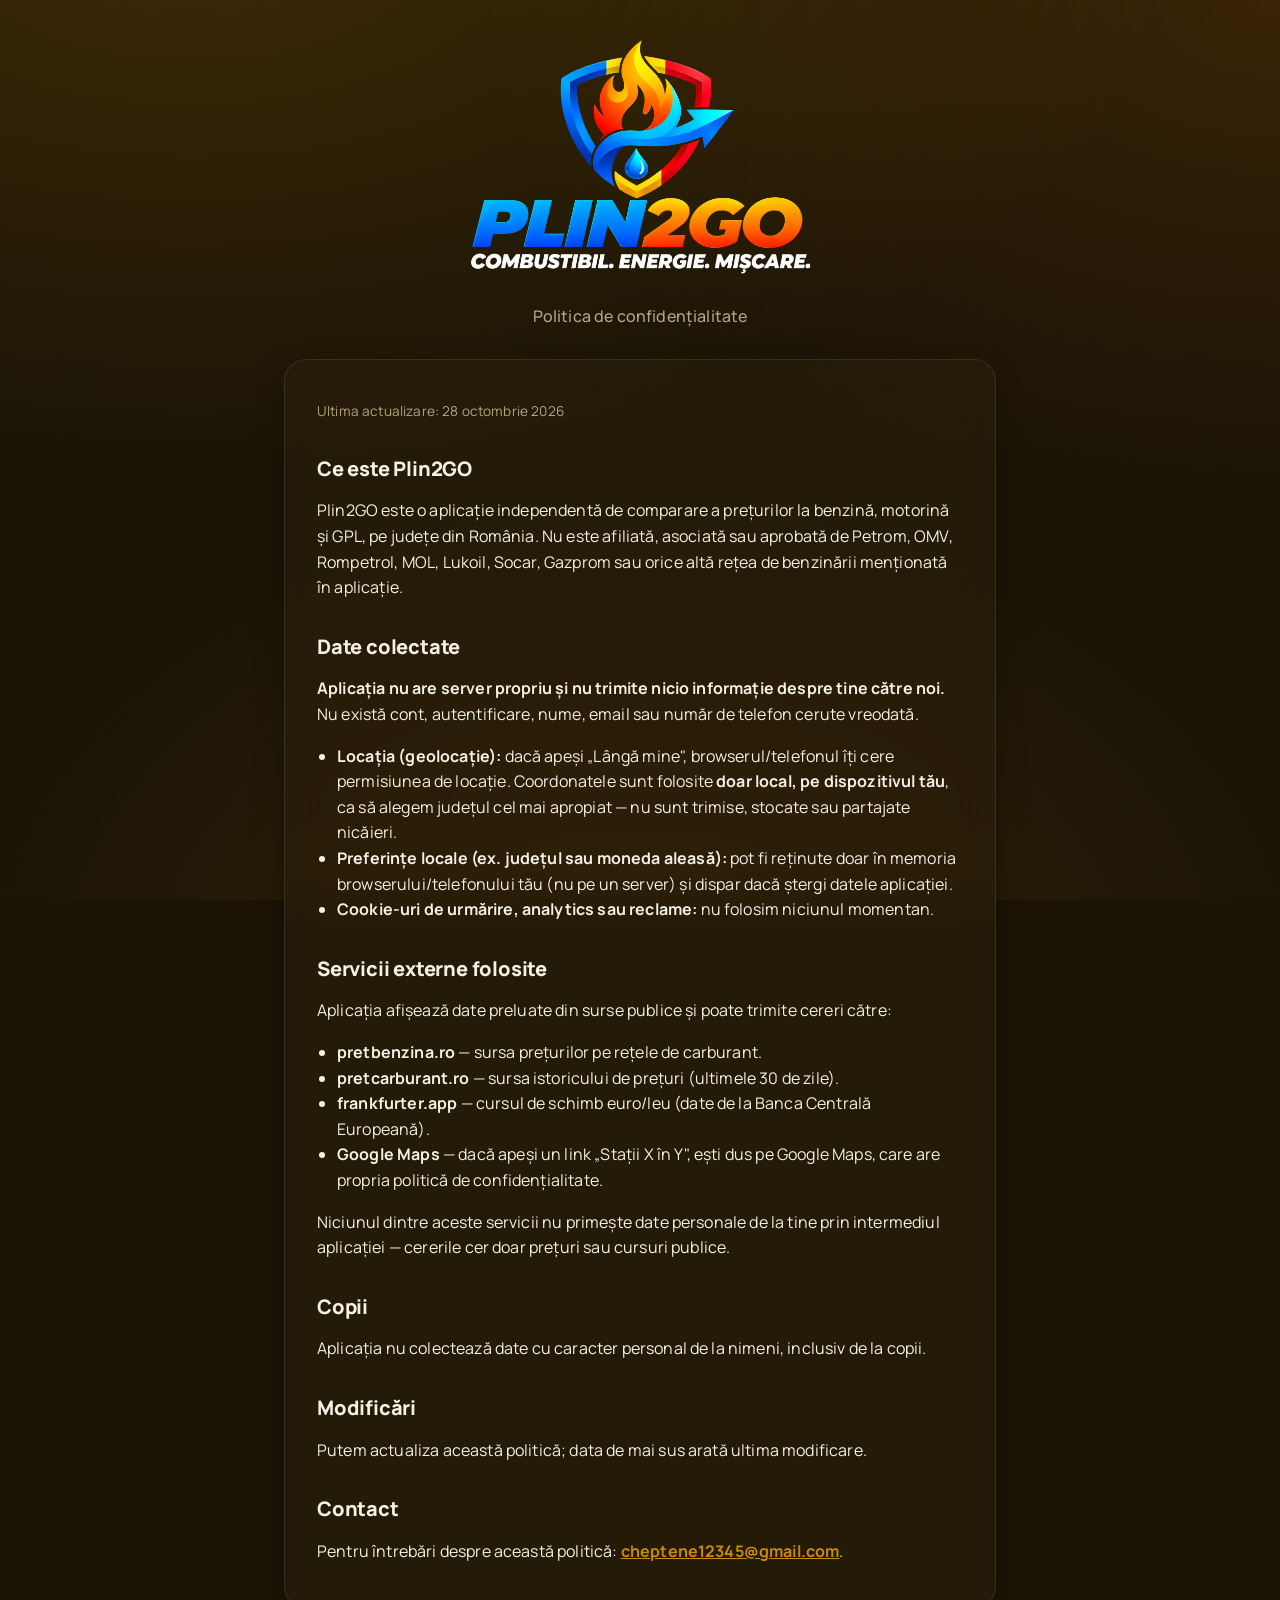
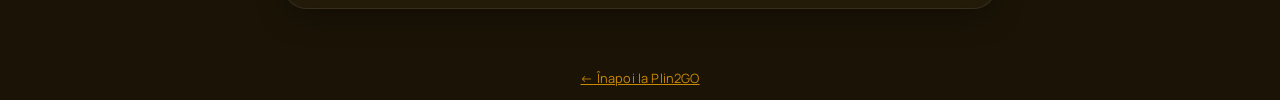
==== commit 4d4b13ec: "Foloseste logo-ul cu fundal transparent real (fara negru, fara cadru adaugat)" ====
--- a/site/privacy.html
+++ b/site/privacy.html
@@ -22,7 +22,7 @@
 <body>
 <header>
     <div class="logo-card">
-        <img src="assets/logo-v2.webp" alt="Plin2GO — Combustibil. Energie. Mișcare." class="logo-img">
+        <img src="assets/logo-v3.webp" alt="Plin2GO — Combustibil. Energie. Mișcare." class="logo-img">
     </div>
     <h1 class="sr-only">Plin2GO</h1>
     <p class="subtitle">Politica de confidențialitate</p>
--- a/site/style.css
+++ b/site/style.css
@@ -51,19 +51,17 @@
 .logo-card {
     display: inline-block;
     margin: 0 auto 16px;
-    padding: 14px;
-    background: var(--card);
-    border: 1px solid rgba(245, 158, 11, 0.35);
-    border-radius: var(--radius-lg);
-    box-shadow: var(--shadow-soft), 0 0 0 1px rgba(0,0,0,0.3) inset;
 }
 
 .logo-img {
     display: block;
-    width: 320px;
-    max-width: 72vw;
+    width: 420px;
+    max-width: 85vw;
     height: auto;
-    border-radius: var(--radius-md);
+}
+
+@media (max-width: 480px) {
+    .logo-img { width: 300px; max-width: 78vw; }
 }
 
 .subtitle { color: var(--muted); margin: 0; font-weight: 500; }
